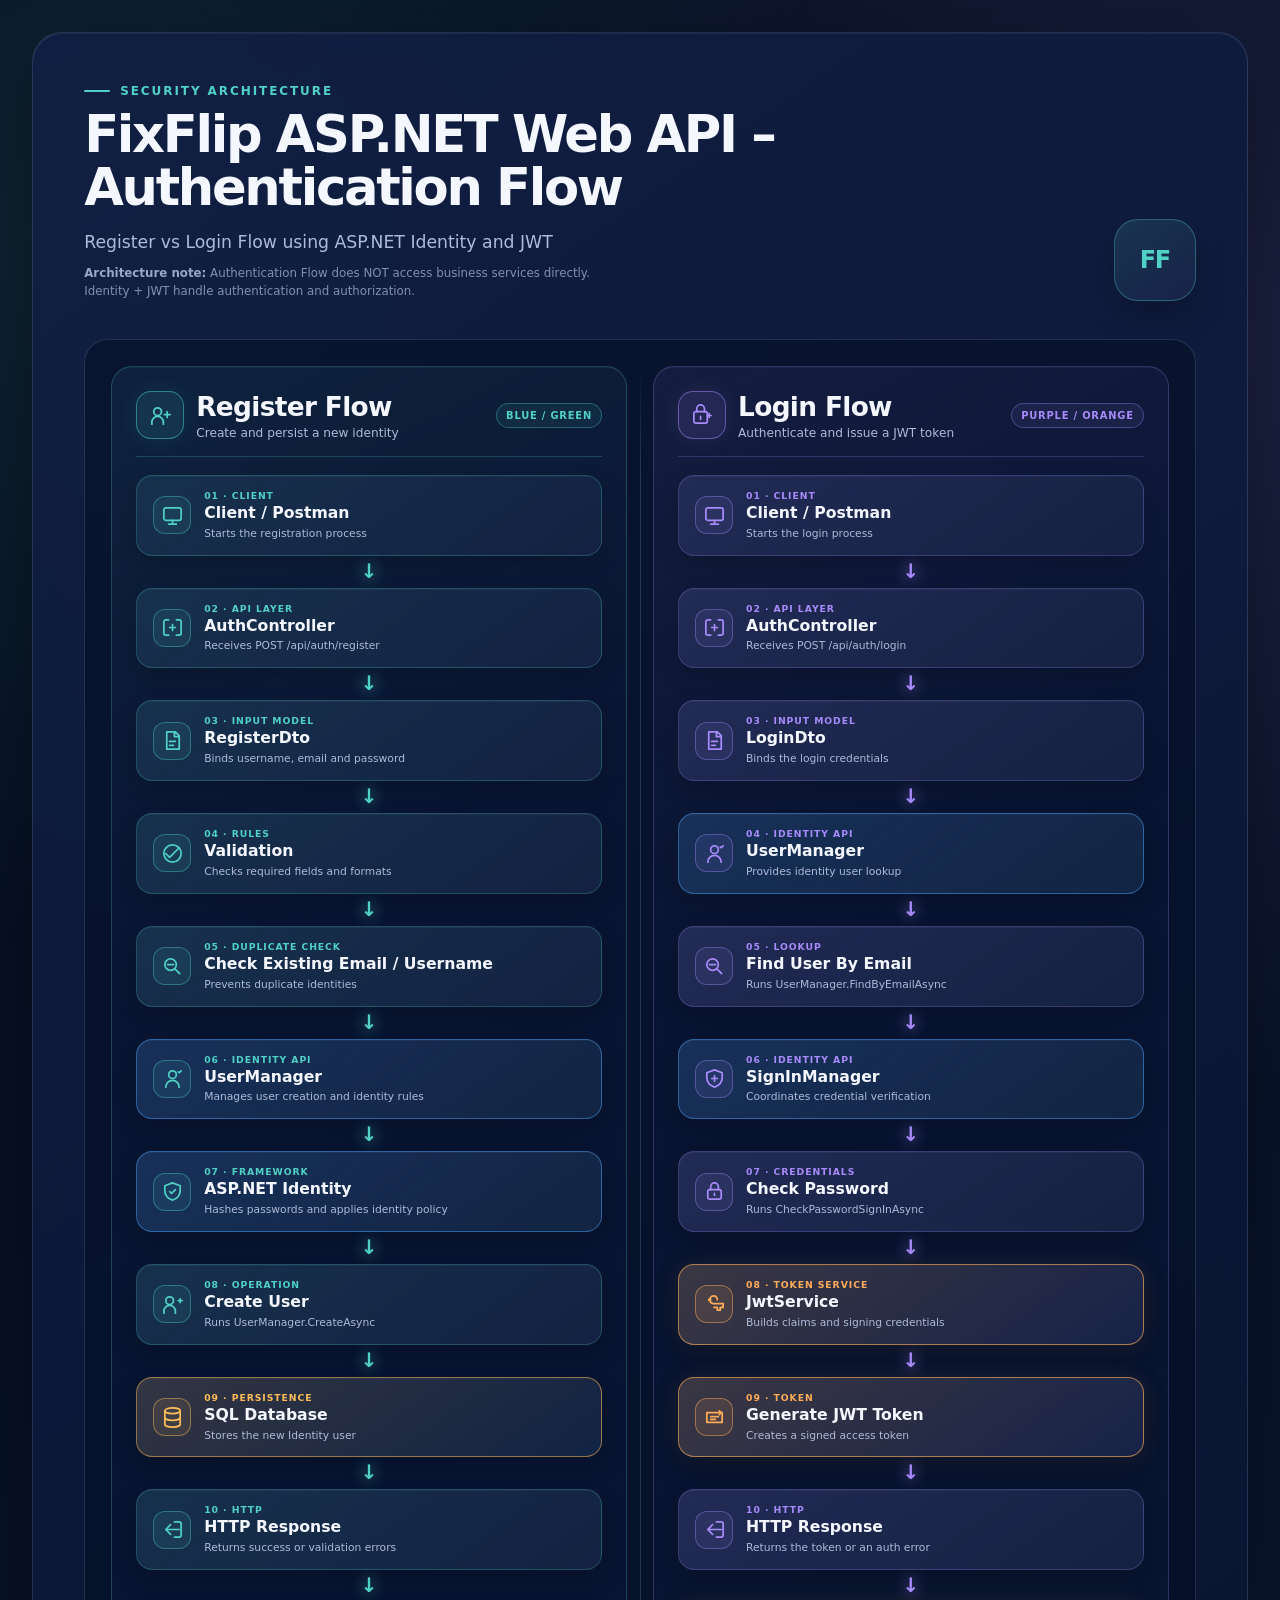
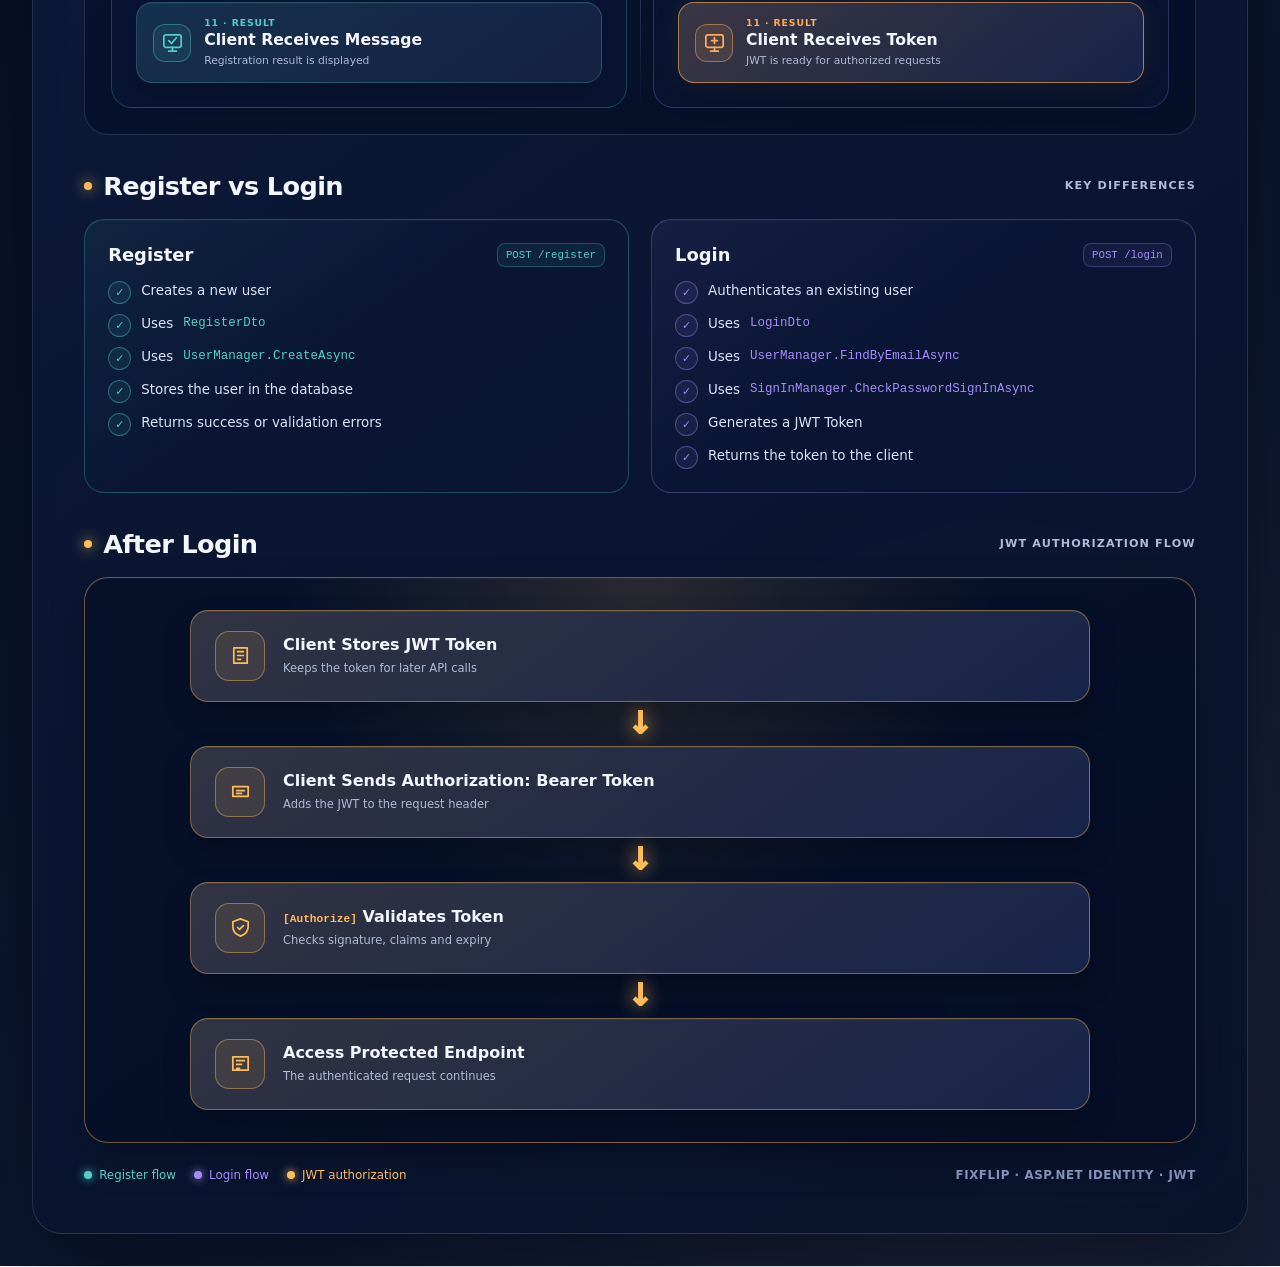
==== fixflip-authentication-flow.html @ 651d0dae "Add files via upload" ====
<!DOCTYPE html>
<html lang="en">
<head>
  <meta charset="UTF-8">
  <meta name="viewport" content="width=device-width, initial-scale=1.0">
  <meta name="description" content="FixFlip ASP.NET Web API authentication flow using ASP.NET Identity and JWT">
  <title>FixFlip ASP.NET Web API - Authentication Flow</title>
  <style>
    :root {
      --navy: #081329;
      --navy-2: #0f1d3e;
      --navy-3: #13254d;
      --text: #f5f7ff;
      --muted: #aebbd9;
      --line: rgba(164, 183, 224, 0.18);
      --register: #4fd1c5;
      --register-2: #4ea6ff;
      --register-soft: rgba(79, 209, 197, 0.11);
      --login: #a78bfa;
      --login-2: #ffad5a;
      --login-soft: rgba(167, 139, 250, 0.12);
      --jwt: #ffbd59;
      --success: #6ee7b7;
      --danger: #fb7185;
      --radius: 18px;
    }

    * {
      box-sizing: border-box;
    }

    html {
      scroll-behavior: smooth;
    }

    html,
    body {
      min-height: 100%;
      margin: 0;
    }

    body {
      padding: 32px;
      overflow-x: hidden;
      color: var(--text);
      font-family: Inter, ui-sans-serif, system-ui, -apple-system, BlinkMacSystemFont, "Segoe UI", sans-serif;
      background:
        radial-gradient(circle at 10% 8%, rgba(79, 209, 197, 0.13), transparent 25%),
        radial-gradient(circle at 92% 12%, rgba(167, 139, 250, 0.14), transparent 27%),
        radial-gradient(circle at 76% 90%, rgba(255, 173, 90, 0.08), transparent 26%),
        linear-gradient(145deg, #050d1e 0%, var(--navy) 48%, #0d1937 100%);
    }

    body::before {
      position: fixed;
      inset: 0;
      z-index: -1;
      pointer-events: none;
      content: "";
      opacity: 0.23;
      background-image:
        linear-gradient(rgba(255,255,255,0.03) 1px, transparent 1px),
        linear-gradient(90deg, rgba(255,255,255,0.03) 1px, transparent 1px);
      background-size: 42px 42px;
      mask-image: linear-gradient(to bottom, black, transparent 92%);
    }

    .presentation {
      position: relative;
      width: min(1480px, 100%);
      margin: 0 auto;
      padding: clamp(28px, 4vw, 54px);
      border: 1px solid rgba(178, 195, 233, 0.16);
      border-radius: 30px;
      background: linear-gradient(145deg, rgba(17, 31, 69, 0.91), rgba(7, 17, 41, 0.88));
      box-shadow: 0 30px 90px rgba(0, 0, 0, 0.38);
      backdrop-filter: blur(14px);
    }

    .presentation::after {
      position: absolute;
      inset: 0;
      pointer-events: none;
      content: "";
      border-radius: inherit;
      box-shadow: inset 0 1px 0 rgba(255,255,255,0.06);
    }

    header {
      display: flex;
      align-items: flex-end;
      justify-content: space-between;
      gap: 28px;
      margin-bottom: 38px;
    }

    .eyebrow {
      display: flex;
      align-items: center;
      gap: 10px;
      margin: 0 0 10px;
      color: var(--register);
      font-size: 0.75rem;
      font-weight: 850;
      letter-spacing: 0.16em;
      text-transform: uppercase;
    }

    .eyebrow::before {
      width: 26px;
      height: 2px;
      content: "";
      border-radius: 2px;
      background: currentColor;
    }

    h1 {
      max-width: 1050px;
      margin: 0;
      font-size: clamp(2rem, 4vw, 3.45rem);
      line-height: 1.04;
      letter-spacing: -0.045em;
    }

    .subtitle {
      max-width: 760px;
      margin: 14px 0 0;
      color: var(--muted);
      font-size: clamp(0.95rem, 1.5vw, 1.08rem);
      line-height: 1.6;
    }

    .architecture-note {
      max-width: 760px;
      margin: 9px 0 0;
      color: #8290b0;
      font-size: 0.74rem;
      line-height: 1.5;
    }

    .architecture-note strong {
      color: #98a7c7;
      font-weight: 750;
    }

    .brand {
      display: grid;
      flex: 0 0 auto;
      width: 82px;
      height: 82px;
      place-items: center;
      border: 1px solid rgba(79, 209, 197, 0.34);
      border-radius: 24px;
      color: var(--register);
      font-size: 1.5rem;
      font-weight: 900;
      letter-spacing: -0.06em;
      background: linear-gradient(145deg, rgba(79, 209, 197, 0.14), rgba(167, 139, 250, 0.06));
      box-shadow: 0 14px 34px rgba(0, 0, 0, 0.22);
    }

    .flow-board {
      position: relative;
      display: grid;
      grid-template-columns: repeat(2, minmax(0, 1fr));
      gap: 26px;
      padding: 26px;
      border: 1px solid var(--line);
      border-radius: 24px;
      background: rgba(4, 12, 31, 0.46);
    }

    .flow-board::before {
      position: absolute;
      top: 26px;
      bottom: 26px;
      left: 50%;
      width: 1px;
      content: "";
      background: linear-gradient(to bottom, transparent, rgba(176, 192, 229, 0.2) 8%, rgba(176, 192, 229, 0.2) 92%, transparent);
    }

    .lane {
      --accent: var(--register);
      --accent-2: var(--register-2);
      --accent-soft: var(--register-soft);
      min-width: 0;
      padding: 24px;
      border: 1px solid color-mix(in srgb, var(--accent) 25%, transparent);
      border-radius: 21px;
      background:
        linear-gradient(155deg, color-mix(in srgb, var(--accent) 7%, transparent), transparent 42%),
        rgba(10, 23, 53, 0.72);
      box-shadow: inset 0 1px 0 rgba(255,255,255,0.04);
    }

    .lane.login {
      --accent: var(--login);
      --accent-2: var(--login-2);
      --accent-soft: var(--login-soft);
    }

    .lane-header {
      display: flex;
      align-items: center;
      justify-content: space-between;
      gap: 16px;
      margin-bottom: 18px;
      padding-bottom: 16px;
      border-bottom: 1px solid color-mix(in srgb, var(--accent) 23%, transparent);
    }

    .lane-title {
      display: flex;
      align-items: center;
      gap: 12px;
    }

    .lane-icon {
      display: grid;
      flex: 0 0 48px;
      width: 48px;
      height: 48px;
      place-items: center;
      border: 1px solid color-mix(in srgb, var(--accent) 50%, transparent);
      border-radius: 15px;
      color: var(--accent);
      background: color-mix(in srgb, var(--accent) 11%, transparent);
      box-shadow: 0 0 22px color-mix(in srgb, var(--accent) 10%, transparent);
    }

    .lane-icon svg,
    .card-icon svg,
    .mini-icon svg {
      width: 23px;
      height: 23px;
      fill: none;
      stroke: currentColor;
      stroke-linecap: round;
      stroke-linejoin: round;
      stroke-width: 1.8;
    }

    .lane h2 {
      margin: 0;
      font-size: clamp(1.25rem, 2.5vw, 1.65rem);
      letter-spacing: -0.025em;
    }

    .lane-title p {
      margin: 4px 0 0;
      color: var(--muted);
      font-size: 0.76rem;
    }

    .lane-badge {
      flex: 0 0 auto;
      padding: 6px 9px;
      border: 1px solid color-mix(in srgb, var(--accent) 35%, transparent);
      border-radius: 999px;
      color: var(--accent);
      font-size: 0.62rem;
      font-weight: 850;
      letter-spacing: 0.08em;
      text-transform: uppercase;
      background: color-mix(in srgb, var(--accent) 8%, transparent);
    }

    .pipeline {
      display: flex;
      flex-direction: column;
      align-items: stretch;
    }

    .step-card {
      position: relative;
      display: flex;
      min-width: 0;
      min-height: 76px;
      align-items: center;
      gap: 13px;
      padding: 14px 16px;
      border: 1px solid color-mix(in srgb, var(--accent) 24%, transparent);
      border-radius: 16px;
      background:
        linear-gradient(145deg, var(--accent-soft), rgba(255,255,255,0.018)),
        var(--navy-2);
      box-shadow: 0 9px 22px rgba(0, 0, 0, 0.17), inset 0 1px 0 rgba(255,255,255,0.045);
      transition: transform 180ms ease, border-color 180ms ease, box-shadow 180ms ease;
    }

    .step-card:not(:last-child) {
      margin-bottom: 32px;
    }

    .step-card:not(:last-child)::after {
      position: absolute;
      top: calc(100% + 6px);
      left: 50%;
      content: "\2193";
      color: var(--accent);
      font-size: 20px;
      font-weight: 900;
      line-height: 20px;
      text-shadow: 0 0 15px currentColor;
      transform: translateX(-50%);
    }

    .step-card:hover {
      z-index: 2;
      transform: translateY(-3px);
      border-color: color-mix(in srgb, var(--accent) 62%, transparent);
      box-shadow: 0 15px 30px rgba(0, 0, 0, 0.25), 0 0 24px color-mix(in srgb, var(--accent) 10%, transparent);
    }

    .card-icon {
      display: grid;
      flex: 0 0 38px;
      width: 38px;
      height: 38px;
      place-items: center;
      border: 1px solid color-mix(in srgb, var(--accent) 38%, transparent);
      border-radius: 12px;
      color: var(--accent);
      background: color-mix(in srgb, var(--accent) 9%, transparent);
    }

    .step-number {
      display: block;
      margin-bottom: 3px;
      color: var(--accent);
      font-size: 0.58rem;
      font-weight: 850;
      letter-spacing: 0.1em;
      text-transform: uppercase;
    }

    .step-name {
      display: block;
      overflow-wrap: anywhere;
      font-size: 0.98rem;
      font-weight: 780;
      line-height: 1.2;
    }

    .step-detail {
      display: block;
      margin-top: 4px;
      color: var(--muted);
      font-size: 0.67rem;
      line-height: 1.3;
    }

    .endpoint {
      border-color: color-mix(in srgb, var(--accent-2) 55%, transparent);
      background:
        linear-gradient(145deg, color-mix(in srgb, var(--accent-2) 16%, transparent), rgba(255,255,255,0.02)),
        var(--navy-2);
    }

    .endpoint .card-icon,
    .endpoint .step-number {
      color: var(--accent-2);
    }

    .identity {
      border-color: rgba(78, 166, 255, 0.46);
      background:
        linear-gradient(145deg, rgba(78, 166, 255, 0.14), rgba(79, 209, 197, 0.04)),
        var(--navy-2);
    }

    .token {
      border-color: rgba(255, 173, 90, 0.62);
      background:
        linear-gradient(145deg, rgba(255, 173, 90, 0.18), rgba(167, 139, 250, 0.05)),
        var(--navy-2);
      box-shadow: 0 12px 28px rgba(0,0,0,.2), 0 0 24px rgba(255, 173, 90, 0.1);
    }

    .token .step-number {
      color: var(--login-2);
    }

    .token .card-icon {
      color: var(--login-2);
      border-color: rgba(255, 173, 90, 0.48);
      background: rgba(255, 173, 90, 0.1);
    }

    .database {
      border-color: rgba(255, 189, 89, 0.52);
      background:
        linear-gradient(145deg, rgba(255, 189, 89, 0.15), rgba(79, 209, 197, 0.035)),
        var(--navy-2);
    }

    .database .step-number {
      color: var(--jwt);
    }

    .database .card-icon {
      color: var(--jwt);
      border-color: rgba(255, 189, 89, 0.45);
      background: rgba(255, 189, 89, 0.09);
    }

    .section-heading {
      display: flex;
      align-items: center;
      gap: 11px;
      margin: 36px 0 18px;
    }

    .section-heading::before {
      width: 8px;
      height: 8px;
      content: "";
      border-radius: 50%;
      background: var(--jwt);
      box-shadow: 0 0 14px var(--jwt);
    }

    .section-heading h2 {
      margin: 0;
      font-size: clamp(1.2rem, 2.5vw, 1.6rem);
      letter-spacing: -0.025em;
    }

    .section-heading span {
      margin-left: auto;
      color: var(--muted);
      font-size: 0.7rem;
      font-weight: 800;
      letter-spacing: 0.1em;
      text-transform: uppercase;
    }

    .comparison {
      display: grid;
      grid-template-columns: repeat(2, minmax(0, 1fr));
      gap: 22px;
    }

    .compare-card {
      --accent: var(--register);
      padding: 23px;
      border: 1px solid color-mix(in srgb, var(--accent) 28%, transparent);
      border-radius: 20px;
      background:
        linear-gradient(145deg, color-mix(in srgb, var(--accent) 8%, transparent), transparent 46%),
        rgba(10, 23, 53, 0.7);
      box-shadow: inset 0 1px 0 rgba(255,255,255,.04);
    }

    .compare-card.login-compare {
      --accent: var(--login);
    }

    .compare-title {
      display: flex;
      align-items: center;
      justify-content: space-between;
      gap: 12px;
      margin-bottom: 14px;
      color: var(--accent);
    }

    .compare-title h3 {
      margin: 0;
      color: var(--text);
      font-size: 1.12rem;
    }

    .compare-title code {
      padding: 5px 8px;
      border: 1px solid color-mix(in srgb, var(--accent) 28%, transparent);
      border-radius: 8px;
      color: var(--accent);
      font-family: "Cascadia Code", Consolas, monospace;
      font-size: 0.67rem;
      background: color-mix(in srgb, var(--accent) 7%, transparent);
    }

    .compare-list {
      display: grid;
      gap: 10px;
      margin: 0;
      padding: 0;
      list-style: none;
    }

    .compare-list li {
      display: flex;
      align-items: flex-start;
      gap: 10px;
      color: #dce4f8;
      font-size: 0.84rem;
      line-height: 1.45;
    }

    .compare-list li::before {
      display: grid;
      flex: 0 0 21px;
      width: 21px;
      height: 21px;
      place-items: center;
      content: "\2713";
      border: 1px solid color-mix(in srgb, var(--accent) 38%, transparent);
      border-radius: 50%;
      color: var(--accent);
      font-size: 0.68rem;
      font-weight: 900;
      background: color-mix(in srgb, var(--accent) 8%, transparent);
    }

    .compare-list code {
      color: var(--accent);
      font-family: "Cascadia Code", Consolas, monospace;
      font-size: 0.78rem;
    }

    .after-login {
      padding: 32px;
      border: 1px solid rgba(255, 189, 89, 0.42);
      border-radius: 24px;
      background:
        radial-gradient(circle at 50% 0%, rgba(255, 189, 89, 0.14), transparent 45%),
        rgba(5, 14, 36, 0.55);
      box-shadow: 0 16px 38px rgba(0,0,0,.2), inset 0 1px 0 rgba(255,255,255,.04);
    }

    .mini-flow {
      display: flex;
      max-width: 900px;
      margin: 0 auto;
      flex-direction: column;
      gap: 44px;
    }

    .mini-card {
      position: relative;
      display: flex;
      min-width: 0;
      min-height: 92px;
      align-items: center;
      gap: 18px;
      padding: 20px 24px;
      border: 1px solid rgba(255, 189, 89, 0.42);
      border-radius: 18px;
      text-align: left;
      background:
        linear-gradient(145deg, rgba(255, 189, 89, 0.14), rgba(167, 139, 250, 0.06)),
        var(--navy-2);
      box-shadow: 0 13px 28px rgba(0,0,0,.22), inset 0 1px 0 rgba(255,255,255,.05);
    }

    .mini-card:not(:last-child)::after {
      position: absolute;
      top: calc(100% + 7px);
      left: 50%;
      content: "\2193";
      color: var(--jwt);
      font-size: 31px;
      font-weight: 950;
      line-height: 30px;
      text-shadow: 0 0 18px rgba(255,189,89,.82);
      transform: translateX(-50%);
    }

    .mini-icon {
      display: grid;
      flex: 0 0 50px;
      width: 50px;
      height: 50px;
      place-items: center;
      border: 1px solid rgba(255, 189, 89, 0.43);
      border-radius: 14px;
      color: var(--jwt);
      background: rgba(255, 189, 89, 0.09);
    }

    .mini-card strong {
      display: block;
      font-size: 1rem;
      line-height: 1.3;
    }

    .mini-card small {
      display: block;
      margin-top: 5px;
      color: var(--muted);
      font-size: 0.72rem;
      line-height: 1.35;
    }

    .mini-card code {
      color: var(--jwt);
      font-family: "Cascadia Code", Consolas, monospace;
      font-size: 0.7rem;
    }

    footer {
      display: flex;
      align-items: center;
      justify-content: space-between;
      gap: 20px;
      margin-top: 25px;
      color: var(--muted);
      font-size: 0.74rem;
    }

    .legend {
      display: flex;
      flex-wrap: wrap;
      gap: 18px;
    }

    .legend-item {
      display: flex;
      align-items: center;
      gap: 7px;
    }

    .dot {
      width: 8px;
      height: 8px;
      border-radius: 50%;
      background: currentColor;
      box-shadow: 0 0 10px currentColor;
    }

    .register-key { color: var(--register); }
    .login-key { color: var(--login); }
    .jwt-key { color: var(--jwt); }

    .architecture {
      color: #8392b6;
      font-weight: 700;
      letter-spacing: 0.05em;
      text-transform: uppercase;
    }

    @media (max-width: 980px) {
      body { padding: 20px; }
      .presentation { padding: 30px; }
      .flow-board { gap: 18px; padding: 18px; }
      .lane { padding: 16px; }
      .lane-header { align-items: flex-start; }
      .lane-badge { display: none; }
      .step-card { min-height: 70px; padding: 12px; }
      .step-detail { display: none; }
      .mini-flow { gap: 40px; }
    }

    @media (max-width: 720px) {
      body { padding: 12px; }
      .presentation { padding: 24px 17px; border-radius: 22px; }
      header { align-items: flex-start; margin-bottom: 28px; }
      .brand { width: 60px; height: 60px; border-radius: 18px; font-size: 1.1rem; }
      .flow-board,
      .comparison {
        grid-template-columns: 1fr;
      }
      .flow-board::before { display: none; }
      .step-detail { display: block; }
      .section-heading { align-items: flex-start; flex-wrap: wrap; }
      .section-heading span { width: 100%; margin-left: 19px; }
      .mini-flow { gap: 40px; }
      footer { align-items: flex-start; flex-direction: column; }
    }

    @media (max-width: 430px) {
      body { padding: 0; }
      .presentation { border: 0; border-radius: 0; }
      header { gap: 12px; }
      h1 { font-size: 1.75rem; }
      .flow-board { padding: 10px; border-radius: 18px; }
      .lane { padding: 13px; }
      .lane-icon { width: 42px; height: 42px; flex-basis: 42px; }
      .compare-card,
      .after-login { padding: 18px; }
      .compare-title { align-items: flex-start; flex-direction: column; }
      .mini-card { padding: 17px 15px; }
    }

    @media print {
      @page { size: A3 portrait; margin: 0; }
      body {
        padding: 16px;
        background: var(--navy);
        print-color-adjust: exact;
        -webkit-print-color-adjust: exact;
      }
      .presentation { box-shadow: none; }
      .step-card:hover { transform: none; }
    }
  </style>
</head>
<body>
  <main class="presentation">
    <header>
      <div>
        <p class="eyebrow">Security Architecture</p>
        <h1>FixFlip ASP.NET Web API &ndash; Authentication Flow</h1>
        <p class="subtitle">Register vs Login Flow using ASP.NET Identity and JWT</p>
        <p class="architecture-note"><strong>Architecture note:</strong> Authentication Flow does NOT access business services directly.<br>Identity + JWT handle authentication and authorization.</p>
      </div>
      <div class="brand" aria-label="FixFlip">FF</div>
    </header>

    <section class="flow-board" aria-label="Register and login authentication flows">
      <article class="lane register" aria-labelledby="register-title">
        <div class="lane-header">
          <div class="lane-title">
            <span class="lane-icon">
              <svg viewBox="0 0 24 24"><circle cx="9" cy="8" r="4"/><path d="M3 21v-2a6 6 0 0 1 12 0v2M19 8v6M16 11h6"/></svg>
            </span>
            <div>
              <h2 id="register-title">Register Flow</h2>
              <p>Create and persist a new identity</p>
            </div>
          </div>
          <span class="lane-badge">Blue / Green</span>
        </div>

        <div class="pipeline">
          <div class="step-card">
            <span class="card-icon"><svg viewBox="0 0 24 24"><rect x="3" y="4" width="18" height="13" rx="2"/><path d="M8 21h8M12 17v4"/></svg></span>
            <span><span class="step-number">01 &middot; Client</span><span class="step-name">Client / Postman</span><span class="step-detail">Starts the registration process</span></span>
          </div>

          <div class="step-card">
            <span class="card-icon"><svg viewBox="0 0 24 24"><path d="M8 4H5a2 2 0 0 0-2 2v12a2 2 0 0 0 2 2h3M16 4h3a2 2 0 0 1 2 2v12a2 2 0 0 1-2 2h-3M9 12h6M12 9v6"/></svg></span>
            <span><span class="step-number">02 &middot; API Layer</span><span class="step-name">AuthController</span><span class="step-detail">Receives POST /api/auth/register</span></span>
          </div>

          <div class="step-card">
            <span class="card-icon"><svg viewBox="0 0 24 24"><path d="M6 3h9l4 4v14H6zM14 3v5h5M9 13h6M9 17h4"/></svg></span>
            <span><span class="step-number">03 &middot; Input Model</span><span class="step-name">RegisterDto</span><span class="step-detail">Binds username, email and password</span></span>
          </div>

          <div class="step-card">
            <span class="card-icon"><svg viewBox="0 0 24 24"><path d="m5 12 4 4L19 6"/><circle cx="12" cy="12" r="9"/></svg></span>
            <span><span class="step-number">04 &middot; Rules</span><span class="step-name">Validation</span><span class="step-detail">Checks required fields and formats</span></span>
          </div>

          <div class="step-card">
            <span class="card-icon"><svg viewBox="0 0 24 24"><circle cx="10" cy="10" r="6"/><path d="m14.5 14.5 5 5M7 10h6"/></svg></span>
            <span><span class="step-number">05 &middot; Duplicate Check</span><span class="step-name">Check Existing Email / Username</span><span class="step-detail">Prevents duplicate identities</span></span>
          </div>

          <div class="step-card identity">
            <span class="card-icon"><svg viewBox="0 0 24 24"><circle cx="12" cy="8" r="4"/><path d="M5 21a7 7 0 0 1 14 0M18 5l1 1 2-2"/></svg></span>
            <span><span class="step-number">06 &middot; Identity API</span><span class="step-name">UserManager</span><span class="step-detail">Manages user creation and identity rules</span></span>
          </div>

          <div class="step-card identity">
            <span class="card-icon"><svg viewBox="0 0 24 24"><path d="M12 3 4 6v5c0 5 3.5 8.5 8 10 4.5-1.5 8-5 8-10V6z"/><path d="m9 12 2 2 4-4"/></svg></span>
            <span><span class="step-number">07 &middot; Framework</span><span class="step-name">ASP.NET Identity</span><span class="step-detail">Hashes passwords and applies identity policy</span></span>
          </div>

          <div class="step-card">
            <span class="card-icon"><svg viewBox="0 0 24 24"><circle cx="9" cy="8" r="4"/><path d="M3 21v-2a6 6 0 0 1 12 0v2M18 8h4M20 6v4"/></svg></span>
            <span><span class="step-number">08 &middot; Operation</span><span class="step-name">Create User</span><span class="step-detail">Runs UserManager.CreateAsync</span></span>
          </div>

          <div class="step-card database">
            <span class="card-icon"><svg viewBox="0 0 24 24"><ellipse cx="12" cy="5" rx="8" ry="3"/><path d="M4 5v7c0 1.7 3.6 3 8 3s8-1.3 8-3V5M4 12v7c0 1.7 3.6 3 8 3s8-1.3 8-3v-7"/></svg></span>
            <span><span class="step-number">09 &middot; Persistence</span><span class="step-name">SQL Database</span><span class="step-detail">Stores the new Identity user</span></span>
          </div>

          <div class="step-card">
            <span class="card-icon"><svg viewBox="0 0 24 24"><path d="M19 12H5M10 7l-5 5 5 5"/><path d="M14 4h5a2 2 0 0 1 2 2v12a2 2 0 0 1-2 2h-5"/></svg></span>
            <span><span class="step-number">10 &middot; HTTP</span><span class="step-name">HTTP Response</span><span class="step-detail">Returns success or validation errors</span></span>
          </div>

          <div class="step-card">
            <span class="card-icon"><svg viewBox="0 0 24 24"><rect x="3" y="4" width="18" height="13" rx="2"/><path d="M8 21h8M12 17v4M8 10l3 3 5-6"/></svg></span>
            <span><span class="step-number">11 &middot; Result</span><span class="step-name">Client Receives Message</span><span class="step-detail">Registration result is displayed</span></span>
          </div>
        </div>
      </article>

      <article class="lane login" aria-labelledby="login-title">
        <div class="lane-header">
          <div class="lane-title">
            <span class="lane-icon">
              <svg viewBox="0 0 24 24"><path d="M14 8V5a4 4 0 0 0-8 0v3"/><rect x="3" y="8" width="14" height="12" rx="2"/><path d="M10 13v3M17 12h4M19 10v4"/></svg>
            </span>
            <div>
              <h2 id="login-title">Login Flow</h2>
              <p>Authenticate and issue a JWT token</p>
            </div>
          </div>
          <span class="lane-badge">Purple / Orange</span>
        </div>

        <div class="pipeline">
          <div class="step-card">
            <span class="card-icon"><svg viewBox="0 0 24 24"><rect x="3" y="4" width="18" height="13" rx="2"/><path d="M8 21h8M12 17v4"/></svg></span>
            <span><span class="step-number">01 &middot; Client</span><span class="step-name">Client / Postman</span><span class="step-detail">Starts the login process</span></span>
          </div>

          <div class="step-card">
            <span class="card-icon"><svg viewBox="0 0 24 24"><path d="M8 4H5a2 2 0 0 0-2 2v12a2 2 0 0 0 2 2h3M16 4h3a2 2 0 0 1 2 2v12a2 2 0 0 1-2 2h-3M9 12h6M12 9v6"/></svg></span>
            <span><span class="step-number">02 &middot; API Layer</span><span class="step-name">AuthController</span><span class="step-detail">Receives POST /api/auth/login</span></span>
          </div>

          <div class="step-card">
            <span class="card-icon"><svg viewBox="0 0 24 24"><path d="M6 3h9l4 4v14H6zM14 3v5h5M9 13h6M9 17h4"/></svg></span>
            <span><span class="step-number">03 &middot; Input Model</span><span class="step-name">LoginDto</span><span class="step-detail">Binds the login credentials</span></span>
          </div>

          <div class="step-card identity">
            <span class="card-icon"><svg viewBox="0 0 24 24"><circle cx="12" cy="8" r="4"/><path d="M5 21a7 7 0 0 1 14 0M18 5l1 1 2-2"/></svg></span>
            <span><span class="step-number">04 &middot; Identity API</span><span class="step-name">UserManager</span><span class="step-detail">Provides identity user lookup</span></span>
          </div>

          <div class="step-card">
            <span class="card-icon"><svg viewBox="0 0 24 24"><circle cx="10" cy="10" r="6"/><path d="m14.5 14.5 5 5M7 10h6"/></svg></span>
            <span><span class="step-number">05 &middot; Lookup</span><span class="step-name">Find User By Email</span><span class="step-detail">Runs UserManager.FindByEmailAsync</span></span>
          </div>

          <div class="step-card identity">
            <span class="card-icon"><svg viewBox="0 0 24 24"><path d="M12 3 4 6v5c0 5 3.5 8.5 8 10 4.5-1.5 8-5 8-10V6z"/><path d="M9 12h6M12 9v6"/></svg></span>
            <span><span class="step-number">06 &middot; Identity API</span><span class="step-name">SignInManager</span><span class="step-detail">Coordinates credential verification</span></span>
          </div>

          <div class="step-card">
            <span class="card-icon"><svg viewBox="0 0 24 24"><rect x="5" y="10" width="14" height="10" rx="2"/><path d="M8 10V7a4 4 0 0 1 8 0v3M12 14v2"/></svg></span>
            <span><span class="step-number">07 &middot; Credentials</span><span class="step-name">Check Password</span><span class="step-detail">Runs CheckPasswordSignInAsync</span></span>
          </div>

          <div class="step-card token">
            <span class="card-icon"><svg viewBox="0 0 24 24"><path d="M15 7a4 4 0 1 0-3.5 4H21v4h-3v3h-3v-3h-3.5"/><circle cx="7" cy="7" r="1"/></svg></span>
            <span><span class="step-number">08 &middot; Token Service</span><span class="step-name">JwtService</span><span class="step-detail">Builds claims and signing credentials</span></span>
          </div>

          <div class="step-card token">
            <span class="card-icon"><svg viewBox="0 0 24 24"><path d="M4 7h16v10H4zM8 11h8M8 14h5"/><path d="m17 5 2 2-2 2"/></svg></span>
            <span><span class="step-number">09 &middot; Token</span><span class="step-name">Generate JWT Token</span><span class="step-detail">Creates a signed access token</span></span>
          </div>

          <div class="step-card">
            <span class="card-icon"><svg viewBox="0 0 24 24"><path d="M19 12H5M10 7l-5 5 5 5"/><path d="M14 4h5a2 2 0 0 1 2 2v12a2 2 0 0 1-2 2h-5"/></svg></span>
            <span><span class="step-number">10 &middot; HTTP</span><span class="step-name">HTTP Response</span><span class="step-detail">Returns the token or an auth error</span></span>
          </div>

          <div class="step-card token">
            <span class="card-icon"><svg viewBox="0 0 24 24"><rect x="3" y="4" width="18" height="13" rx="2"/><path d="M8 21h8M12 17v4M9 10h6M12 7v6"/></svg></span>
            <span><span class="step-number">11 &middot; Result</span><span class="step-name">Client Receives Token</span><span class="step-detail">JWT is ready for authorized requests</span></span>
          </div>
        </div>
      </article>
    </section>

    <div class="section-heading">
      <h2>Register vs Login</h2>
      <span>Key Differences</span>
    </div>

    <section class="comparison" aria-label="Register and login comparison">
      <article class="compare-card">
        <div class="compare-title">
          <h3>Register</h3>
          <code>POST /register</code>
        </div>
        <ul class="compare-list">
          <li>Creates a new user</li>
          <li>Uses <code>RegisterDto</code></li>
          <li>Uses <code>UserManager.CreateAsync</code></li>
          <li>Stores the user in the database</li>
          <li>Returns success or validation errors</li>
        </ul>
      </article>

      <article class="compare-card login-compare">
        <div class="compare-title">
          <h3>Login</h3>
          <code>POST /login</code>
        </div>
        <ul class="compare-list">
          <li>Authenticates an existing user</li>
          <li>Uses <code>LoginDto</code></li>
          <li>Uses <code>UserManager.FindByEmailAsync</code></li>
          <li>Uses <code>SignInManager.CheckPasswordSignInAsync</code></li>
          <li>Generates a JWT Token</li>
          <li>Returns the token to the client</li>
        </ul>
      </article>
    </section>

    <div class="section-heading">
      <h2>After Login</h2>
      <span>JWT Authorization Flow</span>
    </div>

    <section class="after-login" aria-label="JWT authorization flow after login">
      <div class="mini-flow">
        <article class="mini-card">
          <span class="mini-icon"><svg viewBox="0 0 24 24"><path d="M5 4h14v16H5zM9 8h6M9 12h6M9 16h3"/></svg></span>
          <span><strong>Client Stores JWT Token</strong><small>Keeps the token for later API calls</small></span>
        </article>

        <article class="mini-card">
          <span class="mini-icon"><svg viewBox="0 0 24 24"><path d="M4 7h16v10H4zM8 11h8M8 14h5"/></svg></span>
          <span><strong>Client Sends Authorization: Bearer Token</strong><small>Adds the JWT to the request header</small></span>
        </article>

        <article class="mini-card">
          <span class="mini-icon"><svg viewBox="0 0 24 24"><path d="M12 3 4 6v5c0 5 3.5 8.5 8 10 4.5-1.5 8-5 8-10V6z"/><path d="m9 12 2 2 4-4"/></svg></span>
          <span><strong><code>[Authorize]</code> Validates Token</strong><small>Checks signature, claims and expiry</small></span>
        </article>

        <article class="mini-card">
          <span class="mini-icon"><svg viewBox="0 0 24 24"><path d="M4 5h16v14H4zM8 9h8M8 13h5M8 17h3"/></svg></span>
          <span><strong>Access Protected Endpoint</strong><small>The authenticated request continues</small></span>
        </article>
      </div>
    </section>

    <footer>
      <div class="legend" aria-label="Color legend">
        <span class="legend-item register-key"><span class="dot"></span>Register flow</span>
        <span class="legend-item login-key"><span class="dot"></span>Login flow</span>
        <span class="legend-item jwt-key"><span class="dot"></span>JWT authorization</span>
      </div>
      <span class="architecture">FixFlip &middot; ASP.NET Identity &middot; JWT</span>
    </footer>
  </main>
</body>
</html>
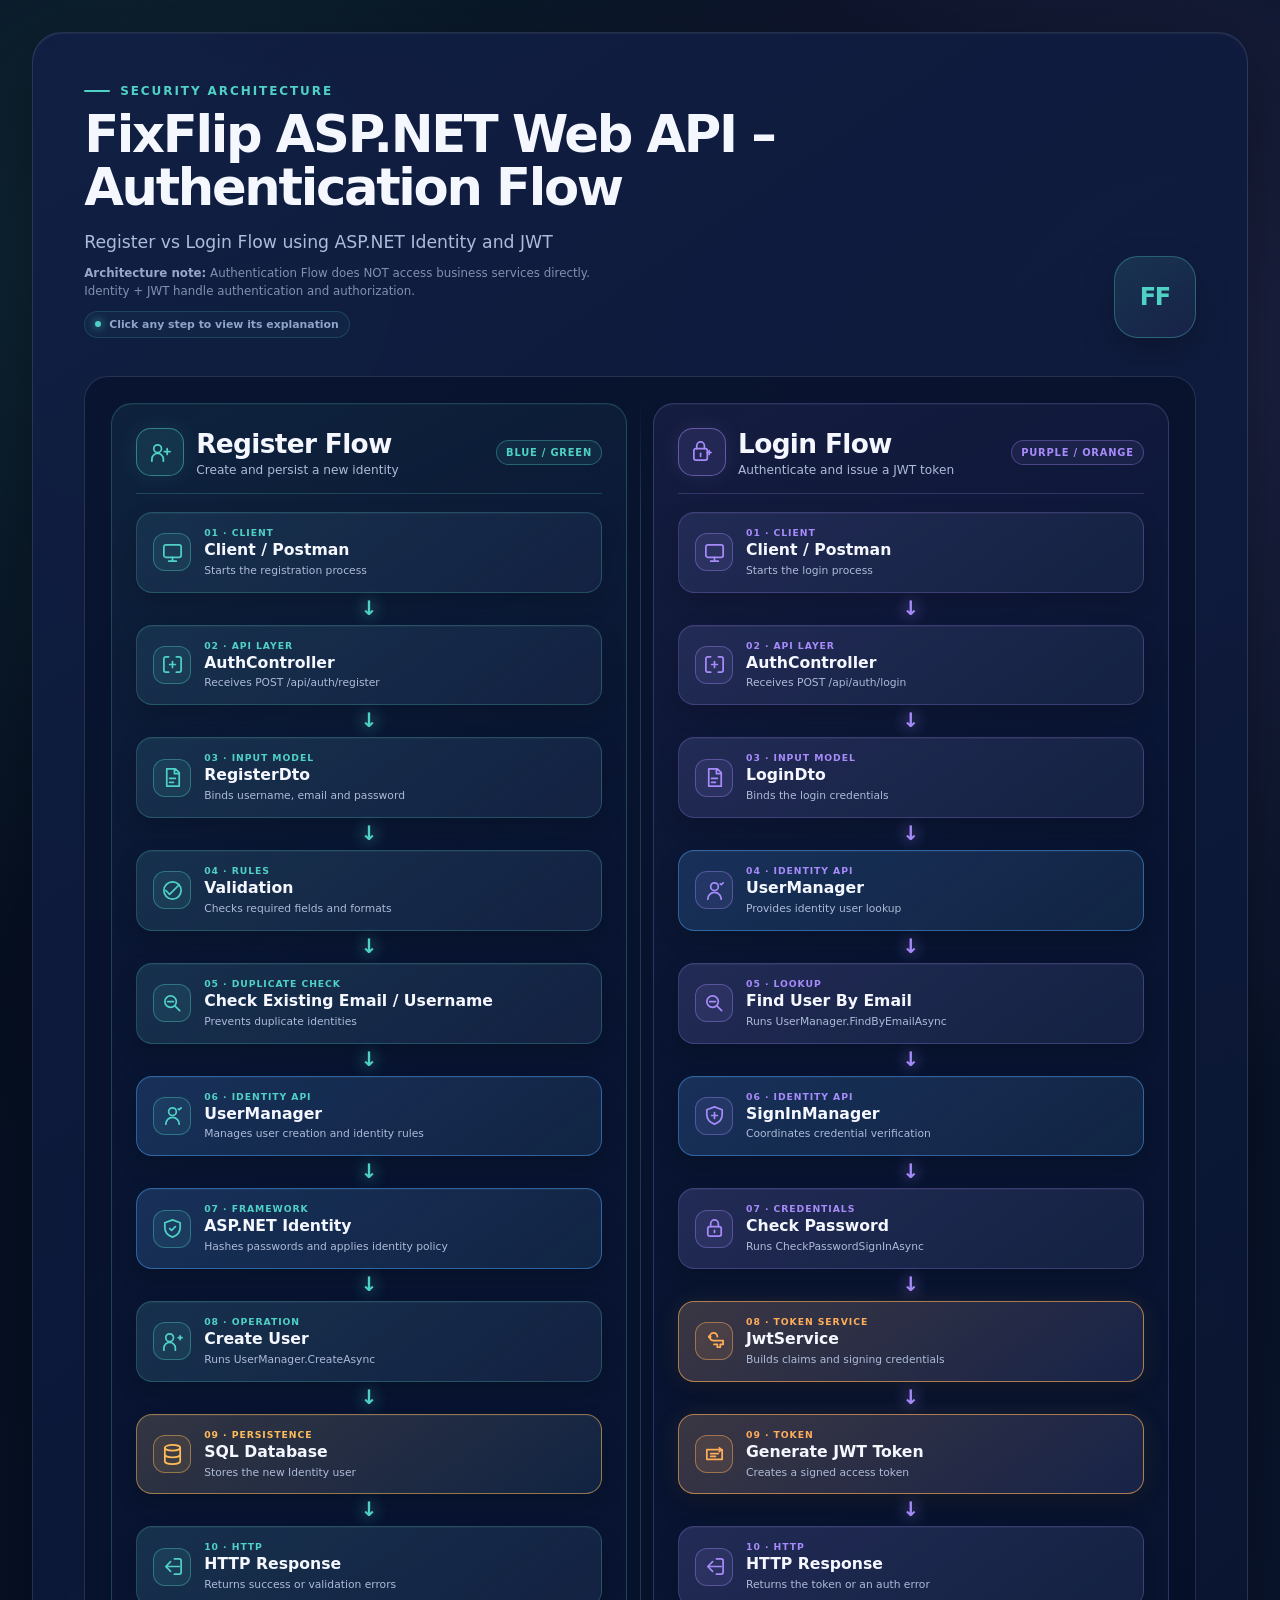
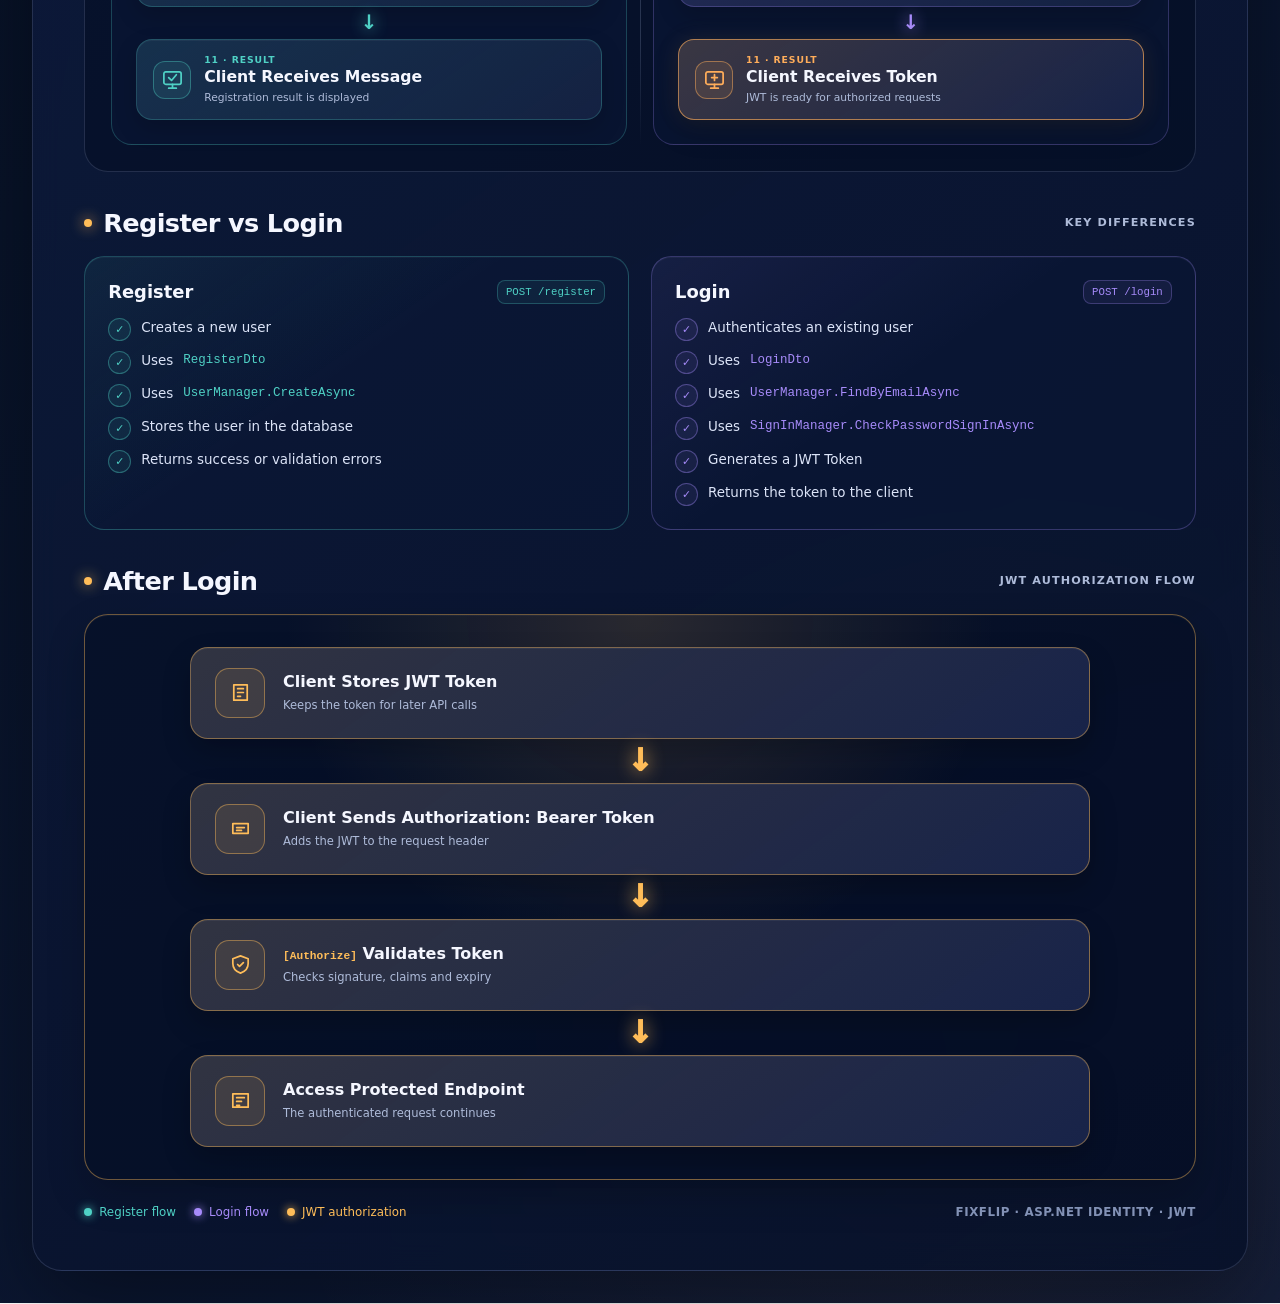
==== commit 3c2411b4: "Add files via upload" ====
--- a/fixflip-authentication-flow.html
+++ b/fixflip-authentication-flow.html
@@ -143,6 +143,29 @@
       font-weight: 750;
     }
 
+    .click-instruction {
+      display: inline-flex;
+      align-items: center;
+      gap: 8px;
+      margin: 10px 0 0;
+      padding: 6px 10px;
+      border: 1px solid rgba(79, 209, 197, 0.18);
+      border-radius: 999px;
+      color: #90a3c8;
+      font-size: 0.68rem;
+      font-weight: 700;
+      background: rgba(79, 209, 197, 0.045);
+    }
+
+    .click-instruction::before {
+      width: 6px;
+      height: 6px;
+      content: "";
+      border-radius: 50%;
+      background: var(--register);
+      box-shadow: 0 0 10px var(--register);
+    }
+
     .brand {
       display: grid;
       flex: 0 0 auto;
@@ -313,6 +336,30 @@
       box-shadow: 0 15px 30px rgba(0, 0, 0, 0.25), 0 0 24px color-mix(in srgb, var(--accent) 10%, transparent);
     }
 
+    .step-card[data-step-key],
+    .mini-card[data-step-key] {
+      cursor: pointer;
+    }
+
+    .step-card[data-step-key]:focus-visible,
+    .mini-card[data-step-key]:focus-visible {
+      z-index: 3;
+      outline: 2px solid var(--accent, var(--jwt));
+      outline-offset: 4px;
+      transform: translateY(-3px);
+      box-shadow: 0 0 0 5px rgba(255,255,255,.05), 0 15px 30px rgba(0,0,0,.25);
+    }
+
+    .step-card[data-step-key].is-selected {
+      border-color: color-mix(in srgb, var(--accent) 78%, transparent);
+      box-shadow: 0 0 0 3px color-mix(in srgb, var(--accent) 12%, transparent), 0 15px 30px rgba(0,0,0,.25);
+    }
+
+    .mini-card[data-step-key].is-selected {
+      border-color: rgba(255, 189, 89, 0.82);
+      box-shadow: 0 0 0 3px rgba(255,189,89,.11), 0 17px 34px rgba(0,0,0,.26);
+    }
+
     .card-icon {
       display: grid;
       flex: 0 0 38px;
@@ -568,6 +615,13 @@
       transform: translateX(-50%);
     }
 
+    .mini-card:hover {
+      z-index: 2;
+      transform: translateY(-3px);
+      border-color: rgba(255, 189, 89, 0.72);
+      box-shadow: 0 17px 34px rgba(0,0,0,.26), 0 0 25px rgba(255,189,89,.1);
+    }
+
     .mini-icon {
       display: grid;
       flex: 0 0 50px;
@@ -639,6 +693,204 @@
       font-weight: 700;
       letter-spacing: 0.05em;
       text-transform: uppercase;
+    }
+
+    body.panel-open {
+      overflow: hidden;
+    }
+
+    .explanation-overlay {
+      position: fixed;
+      inset: 0;
+      z-index: 100;
+      display: flex;
+      justify-content: flex-end;
+      visibility: hidden;
+      opacity: 0;
+      background: rgba(2, 8, 22, 0.72);
+      backdrop-filter: blur(8px);
+      transition: opacity 220ms ease, visibility 220ms ease;
+    }
+
+    .explanation-overlay.open {
+      visibility: visible;
+      opacity: 1;
+    }
+
+    .explanation-panel {
+      --panel-accent: var(--register);
+      position: relative;
+      display: flex;
+      width: min(540px, 94vw);
+      height: 100dvh;
+      flex-direction: column;
+      overflow: hidden;
+      border-left: 1px solid color-mix(in srgb, var(--panel-accent) 32%, transparent);
+      color: var(--text);
+      background:
+        radial-gradient(circle at 100% 0%, color-mix(in srgb, var(--panel-accent) 14%, transparent), transparent 34%),
+        linear-gradient(155deg, #12234a, #08142f 62%, #071127);
+      box-shadow: -28px 0 75px rgba(0,0,0,.42);
+      transform: translateX(102%);
+      transition: transform 260ms cubic-bezier(.2,.75,.25,1);
+    }
+
+    .explanation-overlay.open .explanation-panel {
+      transform: translateX(0);
+    }
+
+    .panel-top {
+      display: flex;
+      align-items: center;
+      justify-content: space-between;
+      gap: 18px;
+      padding: 25px 26px 19px;
+      border-bottom: 1px solid rgba(172, 190, 230, 0.15);
+    }
+
+    .panel-flow {
+      display: inline-flex;
+      align-items: center;
+      gap: 8px;
+      color: var(--panel-accent);
+      font-size: 0.68rem;
+      font-weight: 850;
+      letter-spacing: 0.12em;
+      text-transform: uppercase;
+    }
+
+    .panel-flow::before {
+      width: 7px;
+      height: 7px;
+      content: "";
+      border-radius: 50%;
+      background: currentColor;
+      box-shadow: 0 0 12px currentColor;
+    }
+
+    .panel-close {
+      display: grid;
+      width: 38px;
+      height: 38px;
+      padding: 0;
+      place-items: center;
+      border: 1px solid rgba(185, 199, 231, 0.22);
+      border-radius: 12px;
+      color: #c8d2ea;
+      font: 700 1.25rem/1 system-ui, sans-serif;
+      background: rgba(255,255,255,.04);
+      cursor: pointer;
+      transition: border-color 160ms ease, color 160ms ease, background 160ms ease;
+    }
+
+    .panel-close:hover,
+    .panel-close:focus-visible {
+      border-color: color-mix(in srgb, var(--panel-accent) 55%, transparent);
+      outline: none;
+      color: white;
+      background: color-mix(in srgb, var(--panel-accent) 10%, transparent);
+    }
+
+    .panel-content {
+      flex: 1;
+      overflow-y: auto;
+      padding: 28px 28px 34px;
+      scrollbar-color: color-mix(in srgb, var(--panel-accent) 45%, transparent) transparent;
+    }
+
+    .panel-step-number {
+      margin: 0 0 7px;
+      color: var(--panel-accent);
+      font-size: 0.68rem;
+      font-weight: 850;
+      letter-spacing: 0.12em;
+      text-transform: uppercase;
+    }
+
+    .panel-title {
+      margin: 0;
+      font-size: clamp(1.65rem, 5vw, 2.15rem);
+      line-height: 1.16;
+      letter-spacing: -0.035em;
+    }
+
+    .panel-arabic {
+      margin-top: 28px;
+      direction: rtl;
+      text-align: right;
+      font-family: Tahoma, Arial, sans-serif;
+    }
+
+    .panel-section {
+      margin-bottom: 22px;
+      padding: 18px 19px;
+      border: 1px solid rgba(171, 190, 232, 0.16);
+      border-radius: 16px;
+      background: rgba(255,255,255,.035);
+    }
+
+    .panel-section.importance {
+      border-color: color-mix(in srgb, var(--panel-accent) 30%, transparent);
+      background: color-mix(in srgb, var(--panel-accent) 7%, transparent);
+    }
+
+    .panel-section h3 {
+      display: flex;
+      align-items: center;
+      gap: 9px;
+      margin: 0 0 9px;
+      color: var(--panel-accent);
+      font-size: 0.77rem;
+      font-weight: 850;
+      letter-spacing: 0.04em;
+    }
+
+    .panel-section h3::before {
+      width: 5px;
+      height: 5px;
+      content: "";
+      border-radius: 50%;
+      background: currentColor;
+    }
+
+    .panel-section p {
+      margin: 0;
+      color: #dce4f8;
+      font-size: 0.98rem;
+      line-height: 1.9;
+    }
+
+    .pdf-button {
+      display: flex;
+      align-items: center;
+      justify-content: center;
+      gap: 10px;
+      width: 100%;
+      margin-top: 8px;
+      padding: 14px 18px;
+      border: 1px solid color-mix(in srgb, var(--panel-accent) 48%, transparent);
+      border-radius: 14px;
+      color: #071127;
+      font-size: 0.86rem;
+      font-weight: 850;
+      text-decoration: none;
+      background: var(--panel-accent);
+      box-shadow: 0 12px 25px color-mix(in srgb, var(--panel-accent) 16%, transparent);
+      transition: transform 160ms ease, filter 160ms ease;
+    }
+
+    .pdf-button:hover,
+    .pdf-button:focus-visible {
+      outline: none;
+      filter: brightness(1.1);
+      transform: translateY(-2px);
+    }
+
+    .pdf-page-note {
+      margin: 10px 0 0;
+      color: #8493b5;
+      font-size: 0.67rem;
+      text-align: center;
     }
 
     @media (max-width: 980px) {
@@ -667,6 +919,7 @@
       .section-heading { align-items: flex-start; flex-wrap: wrap; }
       .section-heading span { width: 100%; margin-left: 19px; }
       .mini-flow { gap: 40px; }
+      .explanation-panel { width: 100%; }
       footer { align-items: flex-start; flex-direction: column; }
     }
 
@@ -682,6 +935,9 @@
       .after-login { padding: 18px; }
       .compare-title { align-items: flex-start; flex-direction: column; }
       .mini-card { padding: 17px 15px; }
+      .panel-top { padding: 19px 18px 15px; }
+      .panel-content { padding: 23px 18px 28px; }
+      .panel-section { padding: 16px; }
     }
 
     @media print {
@@ -694,6 +950,7 @@
       }
       .presentation { box-shadow: none; }
       .step-card:hover { transform: none; }
+      .explanation-overlay { display: none; }
     }
   </style>
 </head>
@@ -705,6 +962,7 @@
         <h1>FixFlip ASP.NET Web API &ndash; Authentication Flow</h1>
         <p class="subtitle">Register vs Login Flow using ASP.NET Identity and JWT</p>
         <p class="architecture-note"><strong>Architecture note:</strong> Authentication Flow does NOT access business services directly.<br>Identity + JWT handle authentication and authorization.</p>
+        <p class="click-instruction">Click any step to view its explanation</p>
       </div>
       <div class="brand" aria-label="FixFlip">FF</div>
     </header>
@@ -929,5 +1187,360 @@
       <span class="architecture">FixFlip &middot; ASP.NET Identity &middot; JWT</span>
     </footer>
   </main>
+
+  <div class="explanation-overlay" id="explanationOverlay" aria-hidden="true">
+    <aside class="explanation-panel" id="explanationPanel" role="dialog" aria-modal="true" aria-labelledby="panelTitle">
+      <div class="panel-top">
+        <span class="panel-flow" id="panelFlow">Register Flow</span>
+        <button class="panel-close" id="panelClose" type="button" aria-label="Close explanation">&times;</button>
+      </div>
+      <div class="panel-content">
+        <p class="panel-step-number" id="panelStepNumber">Step 01</p>
+        <h2 class="panel-title" id="panelTitle">Client / Postman</h2>
+        <div class="panel-arabic" lang="ar" dir="rtl">
+          <section class="panel-section">
+            <h3>شرح الخطوة</h3>
+            <p id="panelExplanation"></p>
+          </section>
+          <section class="panel-section importance">
+            <h3>لماذا هذه الخطوة مهمة؟</h3>
+            <p id="panelImportance"></p>
+          </section>
+        </div>
+        <a class="pdf-button" id="panelPdfLink" href="fixflip-authentication-flow-explanation-ar.pdf#page=2" target="_blank" rel="noopener">
+          <span>Open PDF Page</span>
+          <span aria-hidden="true">&nearr;</span>
+        </a>
+        <p class="pdf-page-note" id="panelPageNote">Related explanation: PDF page 2</p>
+      </div>
+    </aside>
+  </div>
+
+  <script>
+    const explanationData = {
+      "register-client": {
+        title: "Client / Postman",
+        flow: "Register Flow",
+        step: "Step 01",
+        page: 2,
+        explanation: "يبدأ المستخدم أو Postman عملية التسجيل ويرسل البيانات المطلوبة لإنشاء الحساب، مثل اسم المستخدم والإيميل وكلمة المرور.",
+        importance: "تمثل نقطة البداية التي تدخل منها بيانات الحساب الجديد إلى النظام، ومنها يبدأ Register Flow بالكامل."
+      },
+      "register-controller": {
+        title: "AuthController",
+        flow: "Register Flow",
+        step: "Step 02",
+        page: 2,
+        explanation: "يستقبل AuthController طلب التسجيل القادم إلى POST /api/auth/register، ويقرأ البيانات المرسلة ثم يمررها إلى نظام Identity لتنفيذ العملية.",
+        importance: "يفصل طبقة HTTP عن منطق إدارة الهوية، وينظم انتقال طلب التسجيل إلى المكونات المسؤولة بدون الوصول إلى Business Services."
+      },
+      "register-dto": {
+        title: "RegisterDto",
+        flow: "Register Flow",
+        step: "Step 03",
+        page: 2,
+        explanation: "يستقبل RegisterDto فقط البيانات اللازمة للتسجيل، مثل UserName وEmail وPassword، بدل استقبال User Entity كامل.",
+        importance: "يحدد شكل الإدخال بوضوح، ويقلل البيانات غير المطلوبة، ويحمي الخصائص الداخلية الخاصة بالمستخدم."
+      },
+      "register-validation": {
+        title: "Validation",
+        flow: "Register Flow",
+        step: "Step 04",
+        page: 3,
+        explanation: "يتأكد النظام أن الإيميل واسم المستخدم وكلمة المرور موجودة وأن صيغتها مقبولة. عند وجود مشكلة يعيد غالبًا 400 Bad Request مع أخطاء التحقق.",
+        importance: "يمنع وصول بيانات ناقصة أو غير صحيحة إلى ASP.NET Identity وقاعدة البيانات."
+      },
+      "register-duplicate": {
+        title: "Check Existing Email / Username",
+        flow: "Register Flow",
+        step: "Step 05",
+        page: 3,
+        explanation: "يبحث النظام عن الإيميل أو اسم المستخدم قبل إنشاء الحساب للتأكد من أنهما غير مستخدمين مسبقًا. عند وجود تطابق تتوقف العملية وتفشل عملية التسجيل.",
+        importance: "يحافظ على تفرّد بيانات المستخدم ويمنع إنشاء حسابات متعددة بنفس الإيميل أو اسم المستخدم."
+      },
+      "register-user-manager": {
+        title: "UserManager",
+        flow: "Register Flow",
+        step: "Step 06",
+        page: 3,
+        explanation: "UserManager هو API أساسي داخل ASP.NET Identity لإدارة المستخدمين. في التسجيل ينفذ العملية الأهم: UserManager.CreateAsync.",
+        importance: "يجمع قواعد إنشاء المستخدم وإدارة كلمة المرور والهوية في مكوّن موثوق بدل تنفيذها يدويًا."
+      },
+      "register-identity": {
+        title: "ASP.NET Identity",
+        flow: "Register Flow",
+        step: "Step 07",
+        page: 3,
+        explanation: "ASP.NET Identity يدير المستخدمين وكلمات المرور والـRoles وقواعد الأمان. لا يخزن كلمة المرور كنص عادي، بل يحولها إلى PasswordHash آمن.",
+        importance: "يوفر نظام هوية جاهزًا وآمنًا ويمنع الأخطاء الخطيرة مثل تخزين كلمات المرور بصيغة واضحة."
+      },
+      "register-create-user": {
+        title: "Create User",
+        flow: "Register Flow",
+        step: "Step 08",
+        page: 4,
+        explanation: "تتحول بيانات RegisterDto إلى User داخل النظام، وتبدأ عملية إنشاء المستخدم فعليًا باستخدام UserManager وASP.NET Identity.",
+        importance: "هذه هي اللحظة التي تتحول فيها بيانات الإدخال إلى حساب حقيقي قابل للحفظ والاستخدام."
+      },
+      "register-database": {
+        title: "SQL Database",
+        flow: "Register Flow",
+        step: "Step 09",
+        page: 4,
+        explanation: "يُحفظ المستخدم داخل قاعدة البيانات، غالبًا في جدول AspNetUsers، بينما تُدار الأدوار من خلال جداول مثل AspNetRoles.",
+        importance: "توفر التخزين الدائم للحساب حتى يستطيع المستخدم تسجيل الدخول في الطلبات المستقبلية."
+      },
+      "register-response": {
+        title: "HTTP Response",
+        flow: "Register Flow",
+        step: "Step 10",
+        page: 4,
+        explanation: "بعد انتهاء العملية يعيد السيرفر استجابة توضح النتيجة: 200 OK عند النجاح، أو 400 Bad Request عند فشل التحقق أو وجود بيانات مكررة.",
+        importance: "تعطي العميل نتيجة قياسية وواضحة يستطيع من خلالها عرض رسالة نجاح أو معالجة الأخطاء."
+      },
+      "register-message": {
+        title: "Client Receives Message",
+        flow: "Register Flow",
+        step: "Step 11",
+        page: 4,
+        explanation: "يستلم العميل رسالة التسجيل النهائية، مثل User registered successfully، أو يستلم تفاصيل الأخطاء لعرضها للمستخدم.",
+        importance: "تغلق دورة التسجيل وتخبر المستخدم بوضوح هل تم إنشاء الحساب أم يحتاج إلى تعديل البيانات."
+      },
+      "login-client": {
+        title: "Client / Postman",
+        flow: "Login Flow",
+        step: "Step 01",
+        page: 5,
+        explanation: "يرسل المستخدم أو Postman بيانات الدخول، وهي عادة الإيميل وكلمة المرور، لبدء عملية التحقق من الحساب.",
+        importance: "تمثل نقطة بداية Login Flow وتوفر بيانات الاعتماد التي سيستخدمها Identity للتحقق من المستخدم."
+      },
+      "login-controller": {
+        title: "AuthController",
+        flow: "Login Flow",
+        step: "Step 02",
+        page: 5,
+        explanation: "يستقبل AuthController طلب POST /api/auth/login، ويقرأ الإيميل وكلمة المرور، ثم ينسق عملية التحقق وتوليد Token عند النجاح.",
+        importance: "يربط طلب HTTP بمكونات Identity وJwtService مع إبقاء Authentication Flow منفصلًا عن Business Services."
+      },
+      "login-dto": {
+        title: "LoginDto",
+        flow: "Login Flow",
+        step: "Step 03",
+        page: 5,
+        explanation: "يحتوي LoginDto على البيانات المطلوبة فقط لتسجيل الدخول، وعادة تكون Email وPassword.",
+        importance: "يحافظ على عقد إدخال بسيط وآمن ويمنع إرسال أو استقبال حقول لا تحتاجها عملية الدخول."
+      },
+      "login-user-manager": {
+        title: "UserManager",
+        flow: "Login Flow",
+        step: "Step 04",
+        page: 6,
+        explanation: "يُستخدم UserManager للوصول إلى بيانات المستخدم المسجلة داخل ASP.NET Identity والبحث عن الحساب المطلوب.",
+        importance: "يوفر طريقة موحدة وآمنة للتعامل مع المستخدمين بدل كتابة استعلامات هوية مخصصة."
+      },
+      "login-find-user": {
+        title: "Find User By Email",
+        flow: "Login Flow",
+        step: "Step 05",
+        page: 6,
+        explanation: "ينفذ النظام UserManager.FindByEmailAsync للبحث عن مستخدم يحمل الإيميل المرسل. إذا لم يوجد الحساب يعيد 401 Unauthorized.",
+        importance: "يتأكد من وجود الهوية قبل محاولة فحص كلمة المرور أو إنشاء JWT Token."
+      },
+      "login-signin-manager": {
+        title: "SignInManager",
+        flow: "Login Flow",
+        step: "Step 06",
+        page: 6,
+        explanation: "بعد العثور على المستخدم، يستخدم النظام SignInManager لإدارة محاولة تسجيل الدخول والتحقق من بيانات الاعتماد.",
+        importance: "يطبق آليات Identity القياسية لفحص الدخول ويمكنه دعم سياسات مثل القفل بعد المحاولات الفاشلة."
+      },
+      "login-password": {
+        title: "Check Password",
+        flow: "Login Flow",
+        step: "Step 07",
+        page: 6,
+        explanation: "يقارن Identity كلمة المرور المرسلة مع PasswordHash المخزن باستخدام CheckPasswordSignInAsync. الخطأ يعيد 401 Unauthorized، والصحة تسمح بمتابعة إنشاء التوكن.",
+        importance: "يثبت أن صاحب الطلب يعرف كلمة المرور بدون كشف كلمة المرور المخزنة أو مقارنتها كنص عادي."
+      },
+      "login-jwt-service": {
+        title: "JwtService",
+        flow: "Login Flow",
+        step: "Step 08",
+        page: 6,
+        explanation: "بعد نجاح التحقق، تبني JwtService الـClaims ومعلومات التوقيع ومدة الصلاحية اللازمة لإنشاء JWT Token.",
+        importance: "تفصل مسؤولية إنشاء التوكن عن Controller وتضمن أن جميع التوكنات تُنشأ بطريقة موحدة."
+      },
+      "login-generate-token": {
+        title: "Generate JWT Token",
+        flow: "Login Flow",
+        step: "Step 09",
+        page: 7,
+        explanation: "ينشئ النظام Token موقّعًا يثبت هوية المستخدم، وقد يتضمن User ID وEmail وRoles ووقت انتهاء الصلاحية.",
+        importance: "يسمح للمستخدم بإثبات هويته في الطلبات التالية بدون إرسال الإيميل وكلمة المرور في كل مرة."
+      },
+      "login-response": {
+        title: "HTTP Response",
+        flow: "Login Flow",
+        step: "Step 10",
+        page: 7,
+        explanation: "يعيد السيرفر HTTP Response يحتوي على JWT Token عند نجاح تسجيل الدخول، أو يعيد خطأ مصادقة عند فشل البيانات.",
+        importance: "ينقل نتيجة المصادقة إلى العميل بصيغة قياسية يمكن للـFrontend أو Postman التعامل معها."
+      },
+      "login-token": {
+        title: "Client Receives Token",
+        flow: "Login Flow",
+        step: "Step 11",
+        page: 7,
+        explanation: "يستلم العميل JWT Token ويحفظه، سواء كان Postman أو Frontend أو Mobile App، لاستخدامه في الطلبات المحمية.",
+        importance: "يربط Login Flow بمرحلة Authorization ويمنح العميل الوسيلة المطلوبة لإثبات هويته لاحقًا."
+      },
+      "after-store-token": {
+        title: "Client Stores JWT Token",
+        flow: "After Login",
+        step: "Step 01",
+        page: 8,
+        explanation: "يحفظ العميل التوكن داخل Postman أو التطبيق بعد نجاح تسجيل الدخول، حتى يستخدمه مع الطلبات التي تحتاج إلى مصادقة.",
+        importance: "بدون حفظ التوكن لن يستطيع العميل إرساله مع الطلبات التالية والوصول إلى الموارد المحمية."
+      },
+      "after-send-token": {
+        title: "Client Sends Authorization: Bearer Token",
+        flow: "After Login",
+        step: "Step 02",
+        page: 8,
+        explanation: "يرسل العميل JWT داخل Authorization Header بصيغة Bearer Token مع كل طلب يحتاج تسجيل دخول، مثل GET /api/car.",
+        importance: "هذه هي الطريقة القياسية التي ينقل بها العميل إثبات هويته إلى ASP.NET Web API."
+      },
+      "after-authorize": {
+        title: "[Authorize] Validates Token",
+        flow: "After Login",
+        step: "Step 03",
+        page: 8,
+        explanation: "عند وجود [Authorize] يفحص النظام وجود التوكن، وصحة التوقيع، ووقت الانتهاء، والـClaims والـRoles المطلوبة.",
+        importance: "يمنع الطلبات غير الموثوقة من الوصول إلى Controller ويطبق Authentication وAuthorization قبل تنفيذ الـEndpoint."
+      },
+      "after-access": {
+        title: "Access Protected Endpoint",
+        flow: "After Login",
+        step: "Step 04",
+        page: 8,
+        explanation: "إذا كان التوكن صحيحًا يكمل الطلب إلى Controller. التوكن المفقود أو غير الصحيح يعيد 401 Unauthorized، وعدم امتلاك الصلاحية يعيد 403 Forbidden.",
+        importance: "يمثل القرار النهائي الذي يحمي بيانات ووظائف النظام ويضمن وصول المستخدمين المصرح لهم فقط."
+      }
+    };
+
+    const registerKeys = [
+      "register-client", "register-controller", "register-dto", "register-validation",
+      "register-duplicate", "register-user-manager", "register-identity",
+      "register-create-user", "register-database", "register-response", "register-message"
+    ];
+    const loginKeys = [
+      "login-client", "login-controller", "login-dto", "login-user-manager",
+      "login-find-user", "login-signin-manager", "login-password",
+      "login-jwt-service", "login-generate-token", "login-response", "login-token"
+    ];
+    const afterLoginKeys = [
+      "after-store-token", "after-send-token", "after-authorize", "after-access"
+    ];
+
+    const overlay = document.getElementById("explanationOverlay");
+    const panel = document.getElementById("explanationPanel");
+    const closeButton = document.getElementById("panelClose");
+    const flowLabel = document.getElementById("panelFlow");
+    const stepNumber = document.getElementById("panelStepNumber");
+    const panelTitle = document.getElementById("panelTitle");
+    const explanation = document.getElementById("panelExplanation");
+    const importance = document.getElementById("panelImportance");
+    const pdfLink = document.getElementById("panelPdfLink");
+    const pageNote = document.getElementById("panelPageNote");
+    let lastTrigger = null;
+
+    const flowColors = {
+      "Register Flow": "#4fd1c5",
+      "Login Flow": "#a78bfa",
+      "After Login": "#ffbd59"
+    };
+
+    function openExplanation(key, trigger) {
+      const data = explanationData[key];
+      if (!data) return;
+
+      document.querySelectorAll(".is-selected").forEach((card) => card.classList.remove("is-selected"));
+      trigger.classList.add("is-selected");
+      lastTrigger = trigger;
+
+      panel.style.setProperty("--panel-accent", flowColors[data.flow]);
+      flowLabel.textContent = data.flow;
+      stepNumber.textContent = data.step;
+      panelTitle.textContent = data.title;
+      explanation.textContent = data.explanation;
+      importance.textContent = data.importance;
+      pdfLink.href = `fixflip-authentication-flow-explanation-ar.pdf#page=${data.page}`;
+      pageNote.textContent = `Related explanation: PDF page ${data.page}`;
+
+      overlay.classList.add("open");
+      overlay.setAttribute("aria-hidden", "false");
+      document.body.classList.add("panel-open");
+      requestAnimationFrame(() => closeButton.focus());
+    }
+
+    function closeExplanation() {
+      const triggerToRestore = lastTrigger;
+      overlay.classList.remove("open");
+      overlay.setAttribute("aria-hidden", "true");
+      document.body.classList.remove("panel-open");
+      document.querySelectorAll(".is-selected").forEach((card) => card.classList.remove("is-selected"));
+      if (triggerToRestore) {
+        requestAnimationFrame(() => triggerToRestore.focus({ preventScroll: true }));
+      }
+    }
+
+    function wireCards(selector, keys) {
+      const cards = [...document.querySelectorAll(selector)];
+      cards.forEach((card, index) => {
+        const key = keys[index];
+        const data = explanationData[key];
+        card.dataset.stepKey = key;
+        card.tabIndex = 0;
+        card.setAttribute("role", "button");
+        card.setAttribute("aria-haspopup", "dialog");
+        card.setAttribute("aria-label", `Open Arabic explanation for ${data.title}`);
+        card.title = "Click to view Arabic explanation";
+        card.addEventListener("click", () => openExplanation(key, card));
+        card.addEventListener("keydown", (event) => {
+          if (event.key === "Enter" || event.key === " ") {
+            event.preventDefault();
+            openExplanation(key, card);
+          }
+        });
+      });
+    }
+
+    wireCards(".lane.register .step-card", registerKeys);
+    wireCards(".lane.login .step-card", loginKeys);
+    wireCards(".after-login .mini-card", afterLoginKeys);
+
+    closeButton.addEventListener("click", closeExplanation);
+    overlay.addEventListener("click", (event) => {
+      if (event.target === overlay) closeExplanation();
+    });
+
+    document.addEventListener("keydown", (event) => {
+      if (event.key === "Escape" && overlay.classList.contains("open")) {
+        closeExplanation();
+      }
+      if (event.key === "Tab" && overlay.classList.contains("open")) {
+        const focusable = [...panel.querySelectorAll("button, a[href]")];
+        const first = focusable[0];
+        const last = focusable[focusable.length - 1];
+        if (event.shiftKey && document.activeElement === first) {
+          event.preventDefault();
+          last.focus();
+        } else if (!event.shiftKey && document.activeElement === last) {
+          event.preventDefault();
+          first.focus();
+        }
+      }
+    });
+  </script>
 </body>
 </html>
